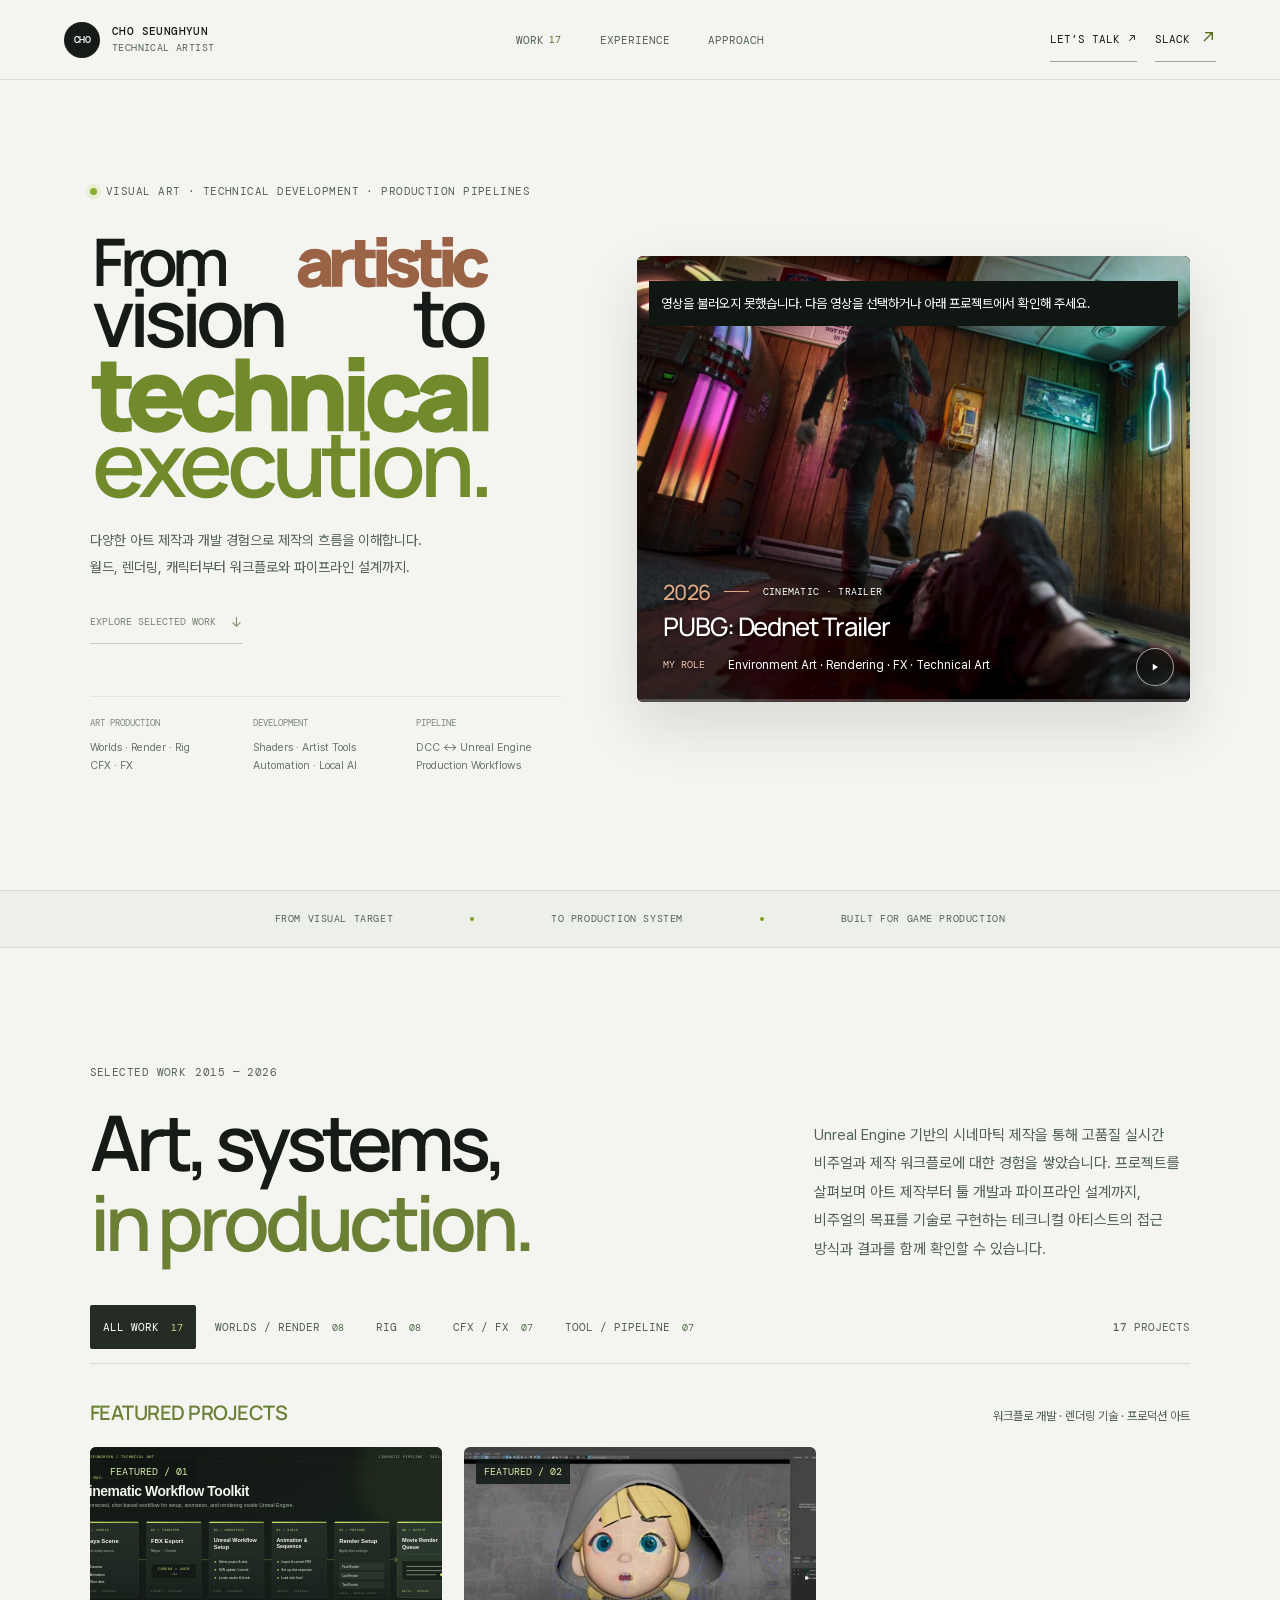
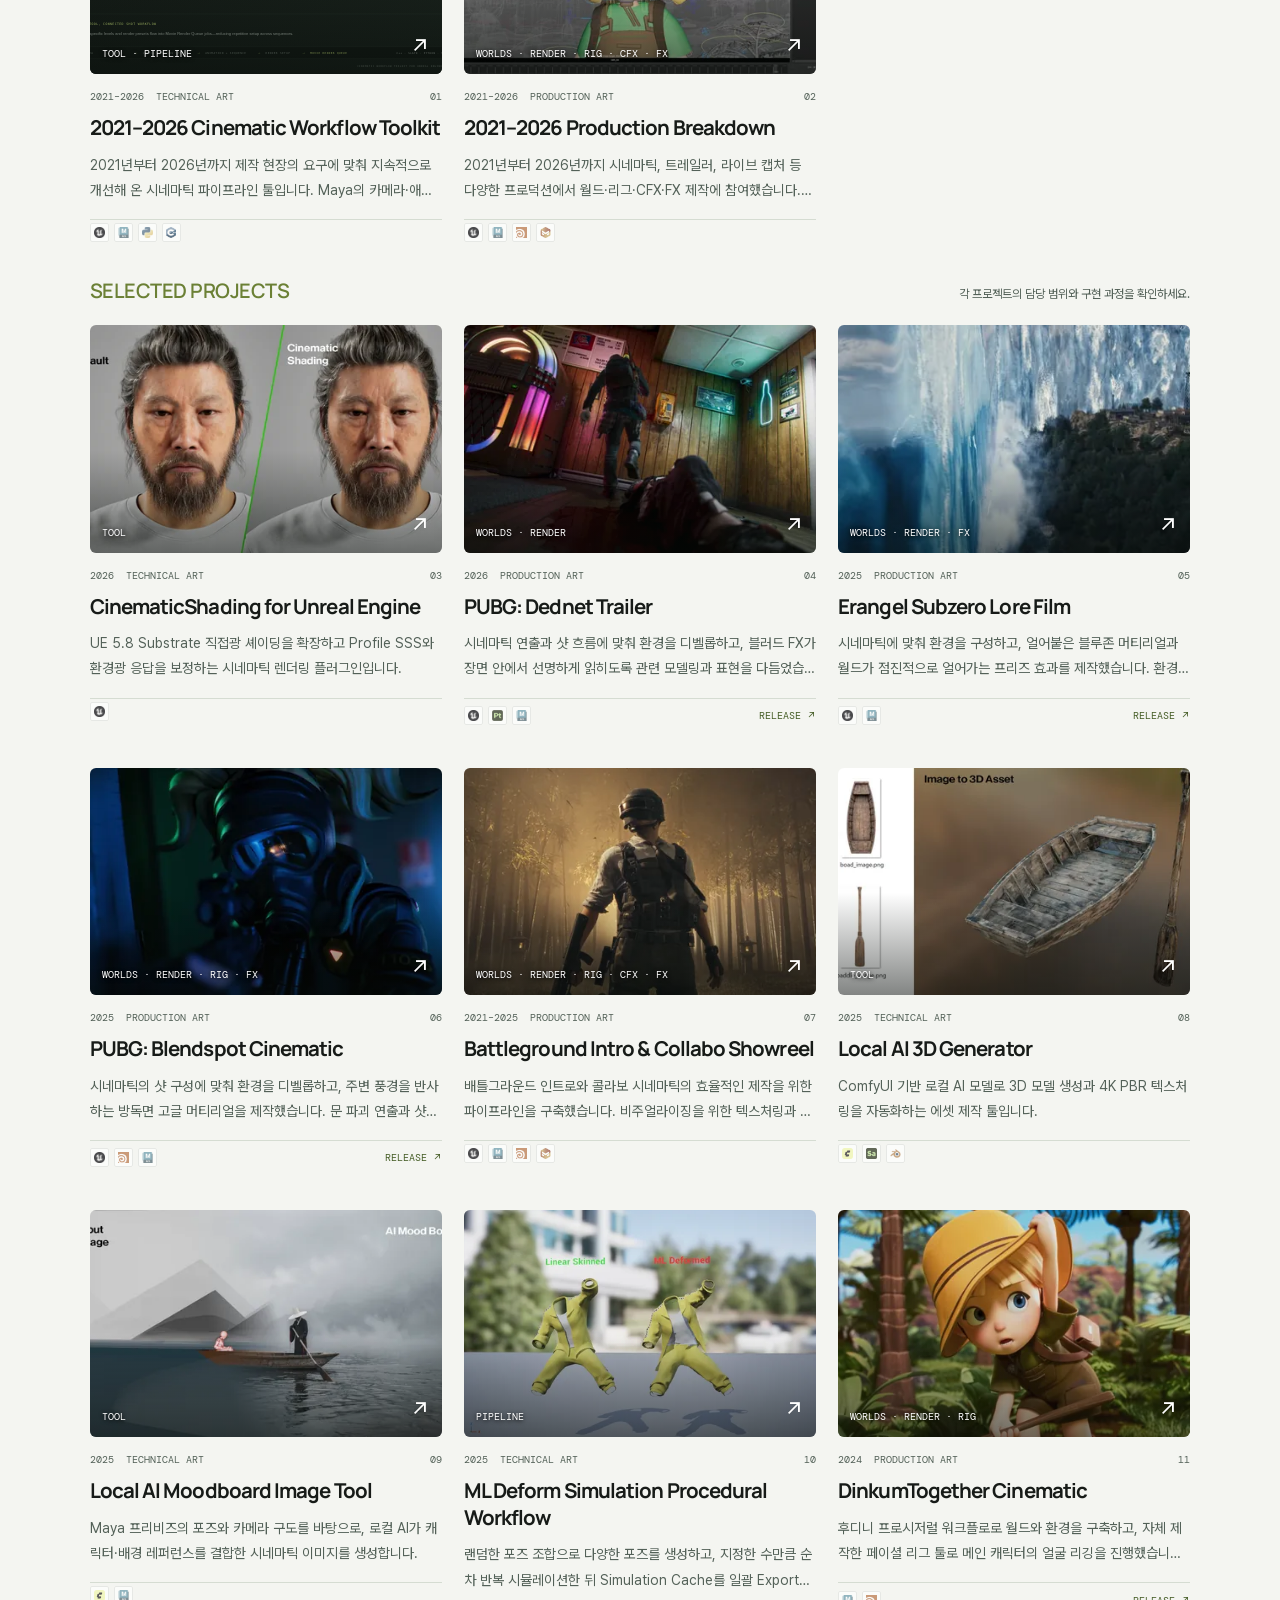
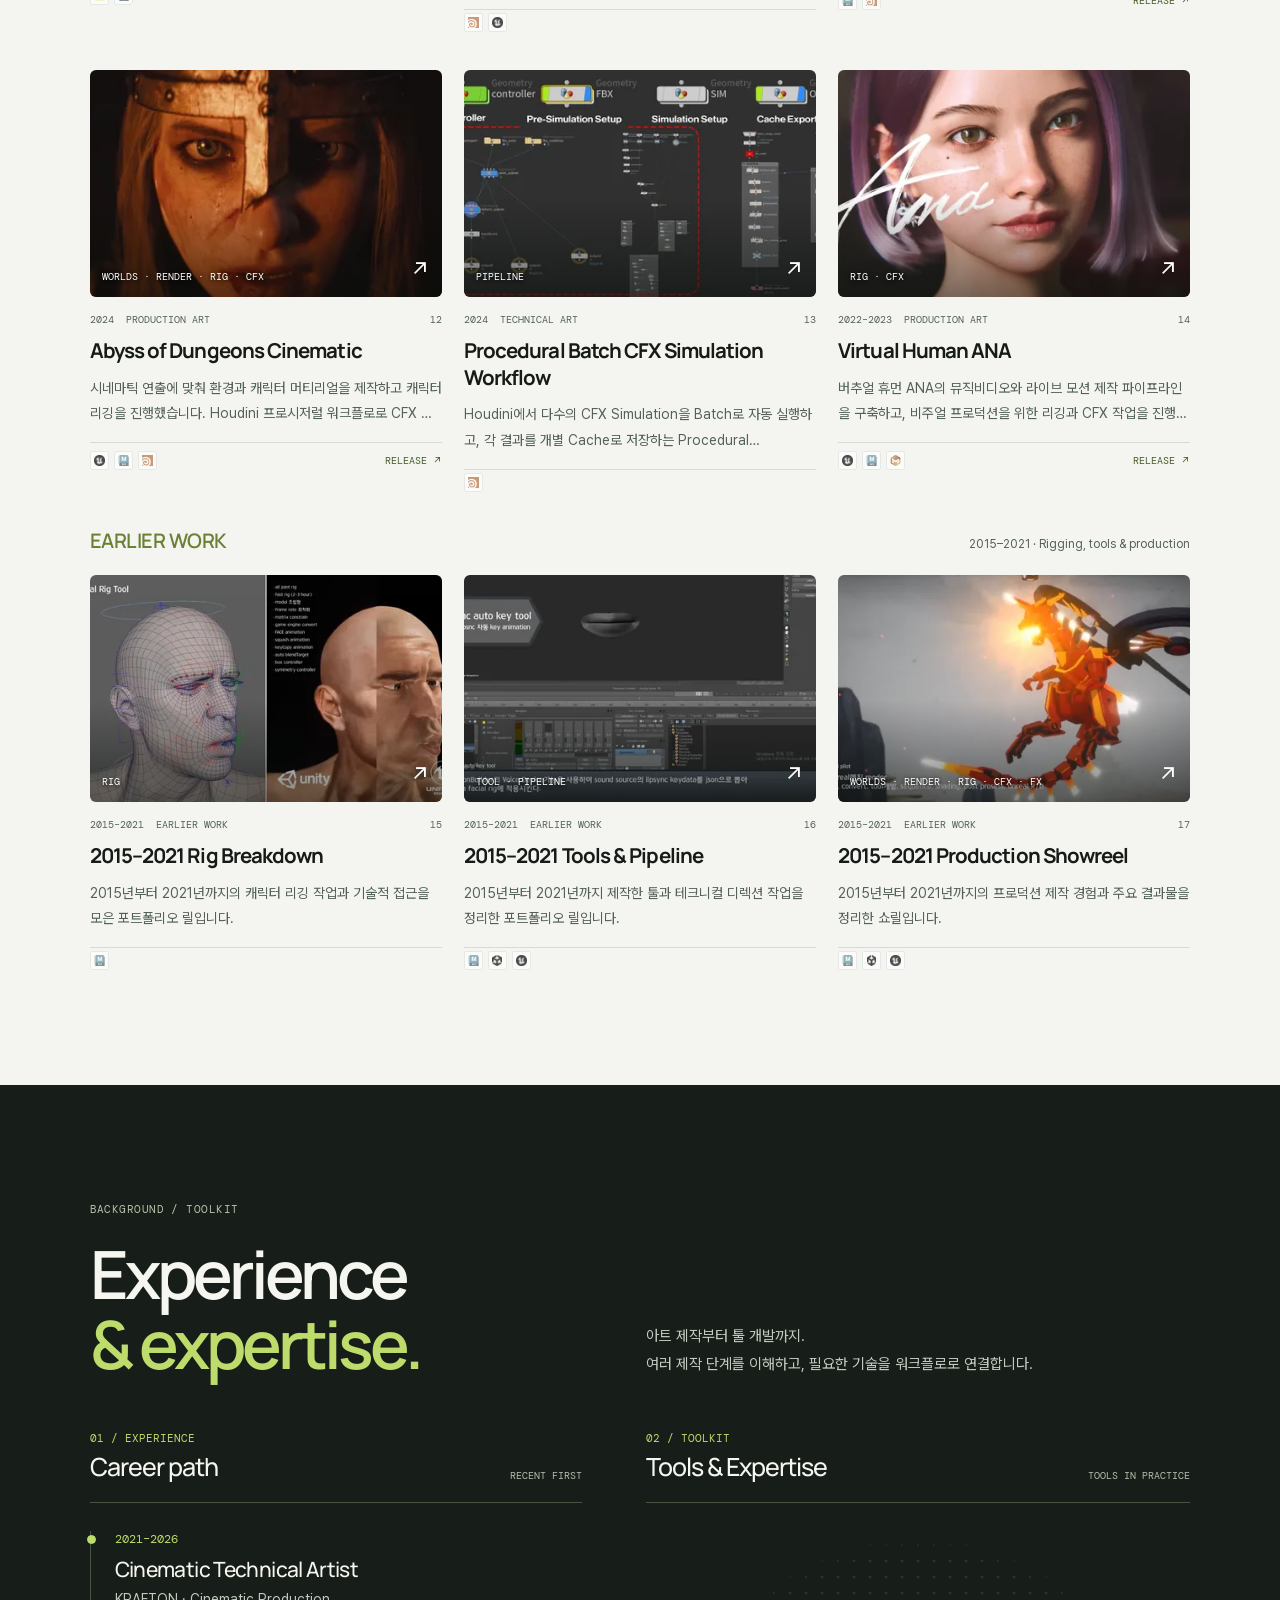
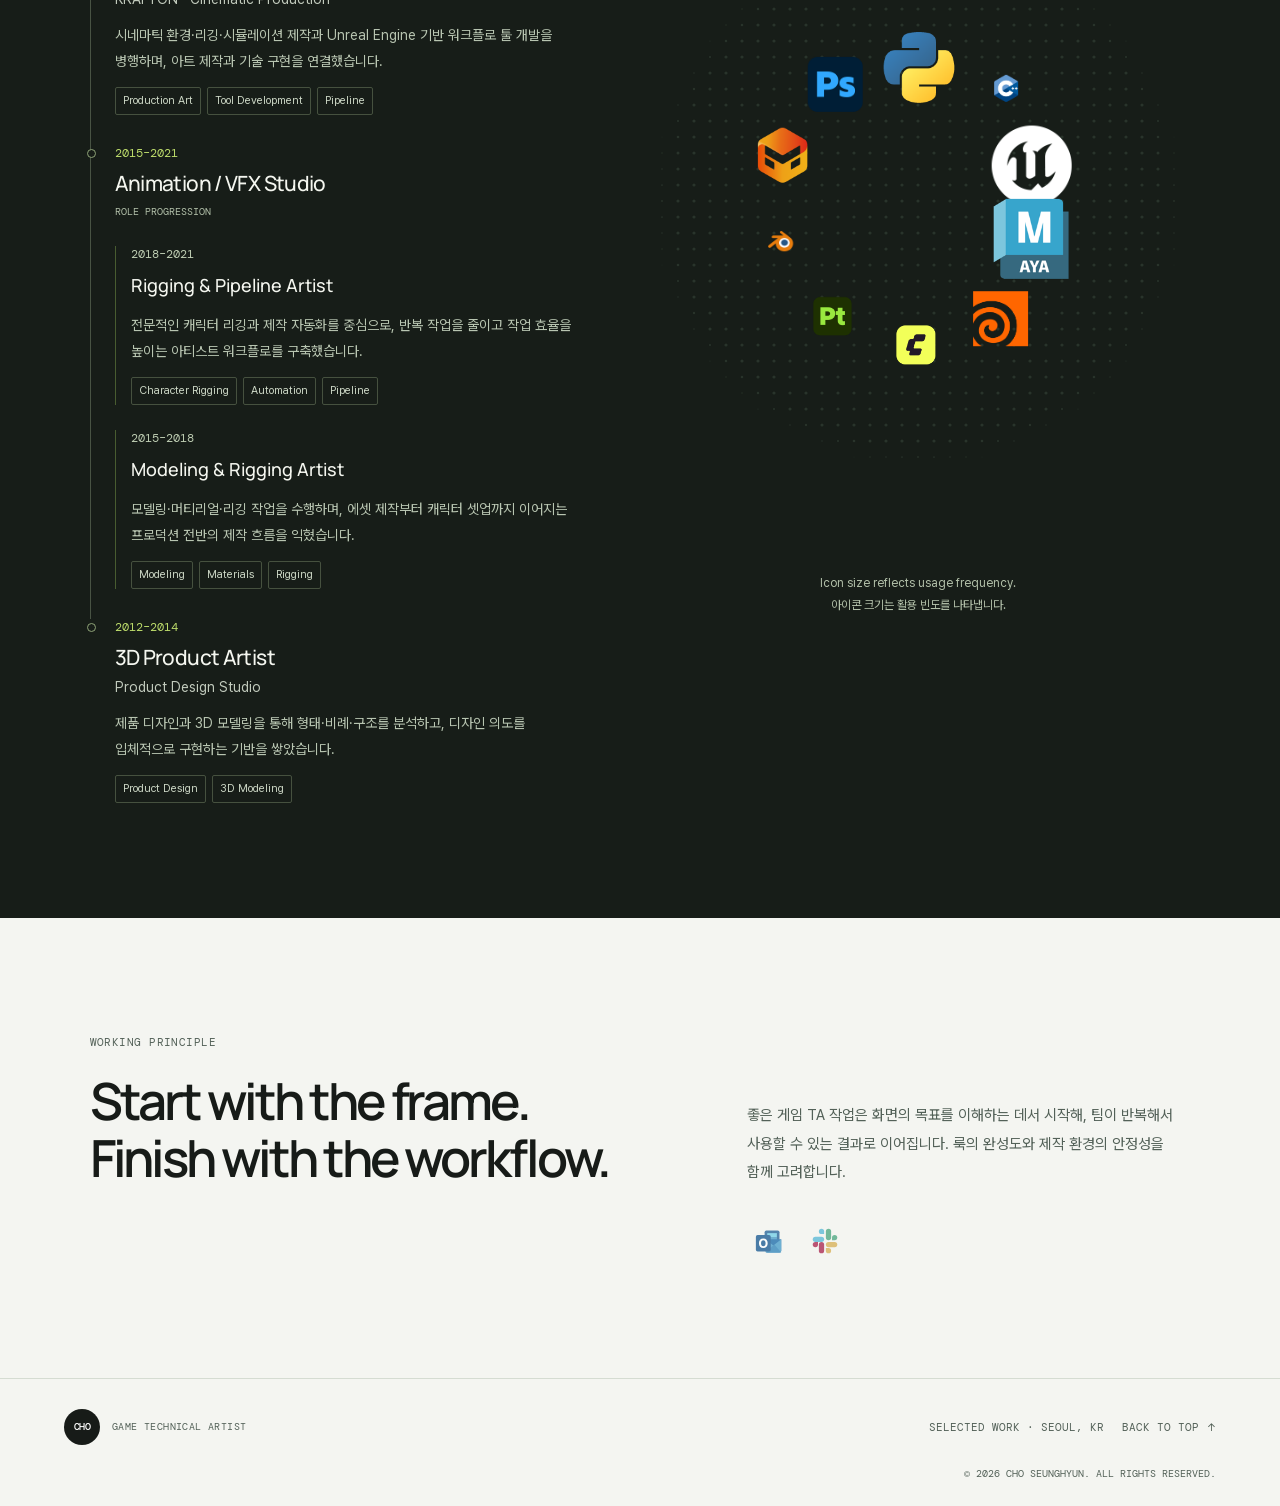
==== index.html @ 1f257947 "Publish complete Technical Artist portfolio package" ====
<!doctype html>
<html lang="ko"><head><meta charset="utf-8"><meta name="viewport" content="width=device-width,initial-scale=1"><title>Cho SeungHyun · Technical Artist</title><meta http-equiv="refresh" content="0;url=./next-concept/"><script>location.replace(new URL("./next-concept/" + location.search + location.hash, location.href));</script></head><body><a href="./next-concept/">Open portfolio</a></body></html>
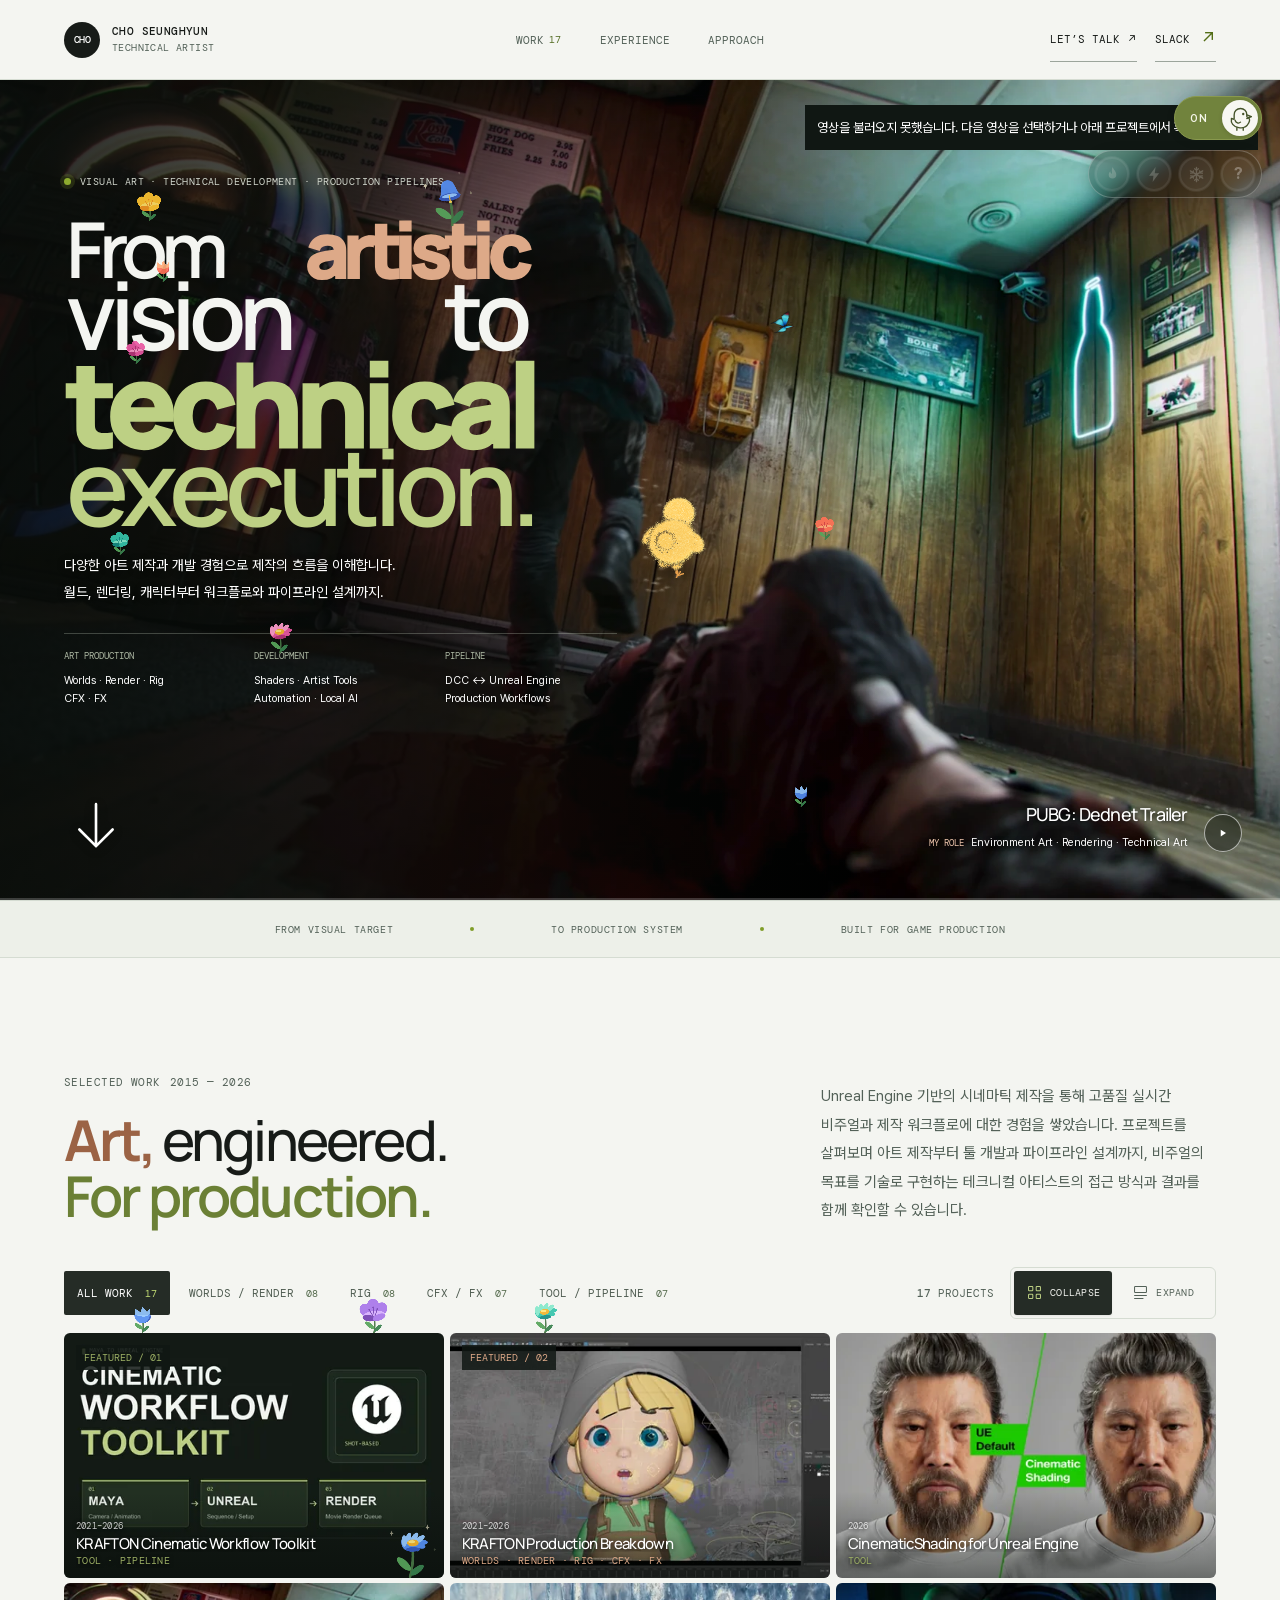
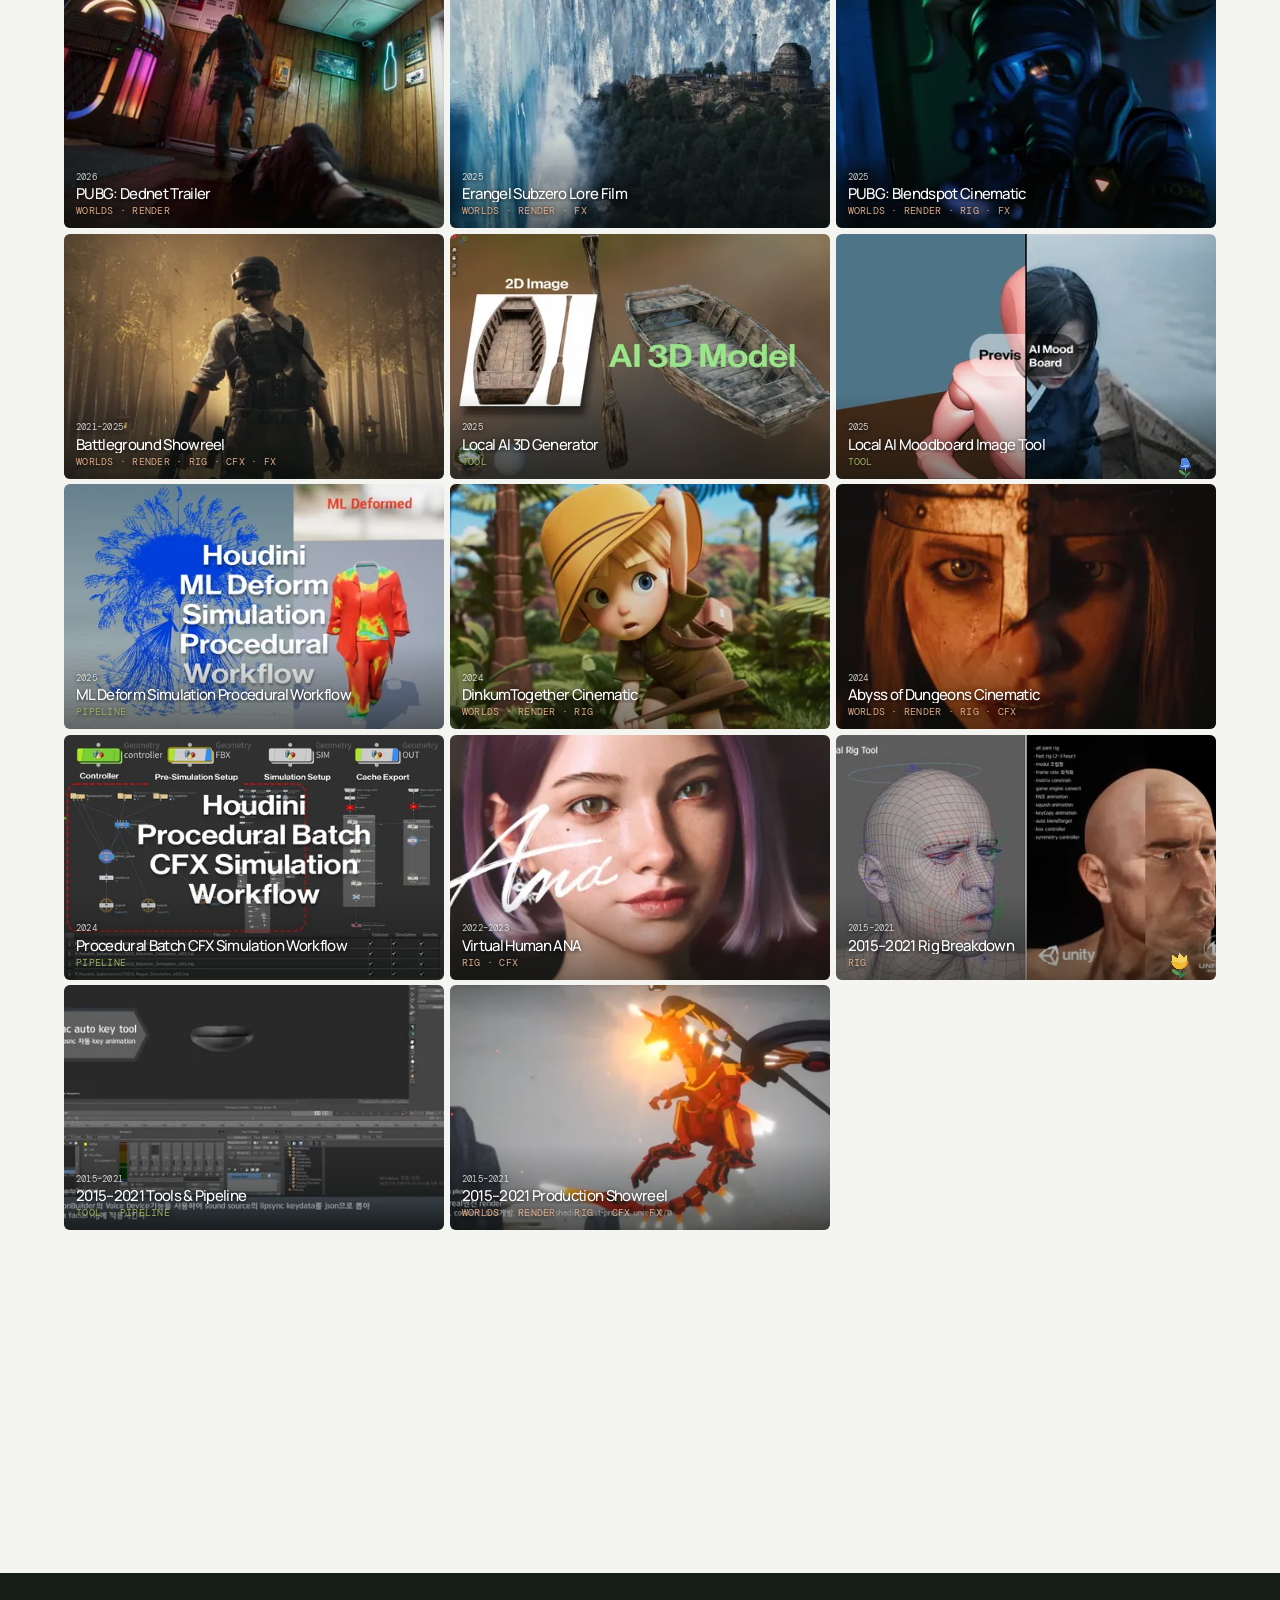
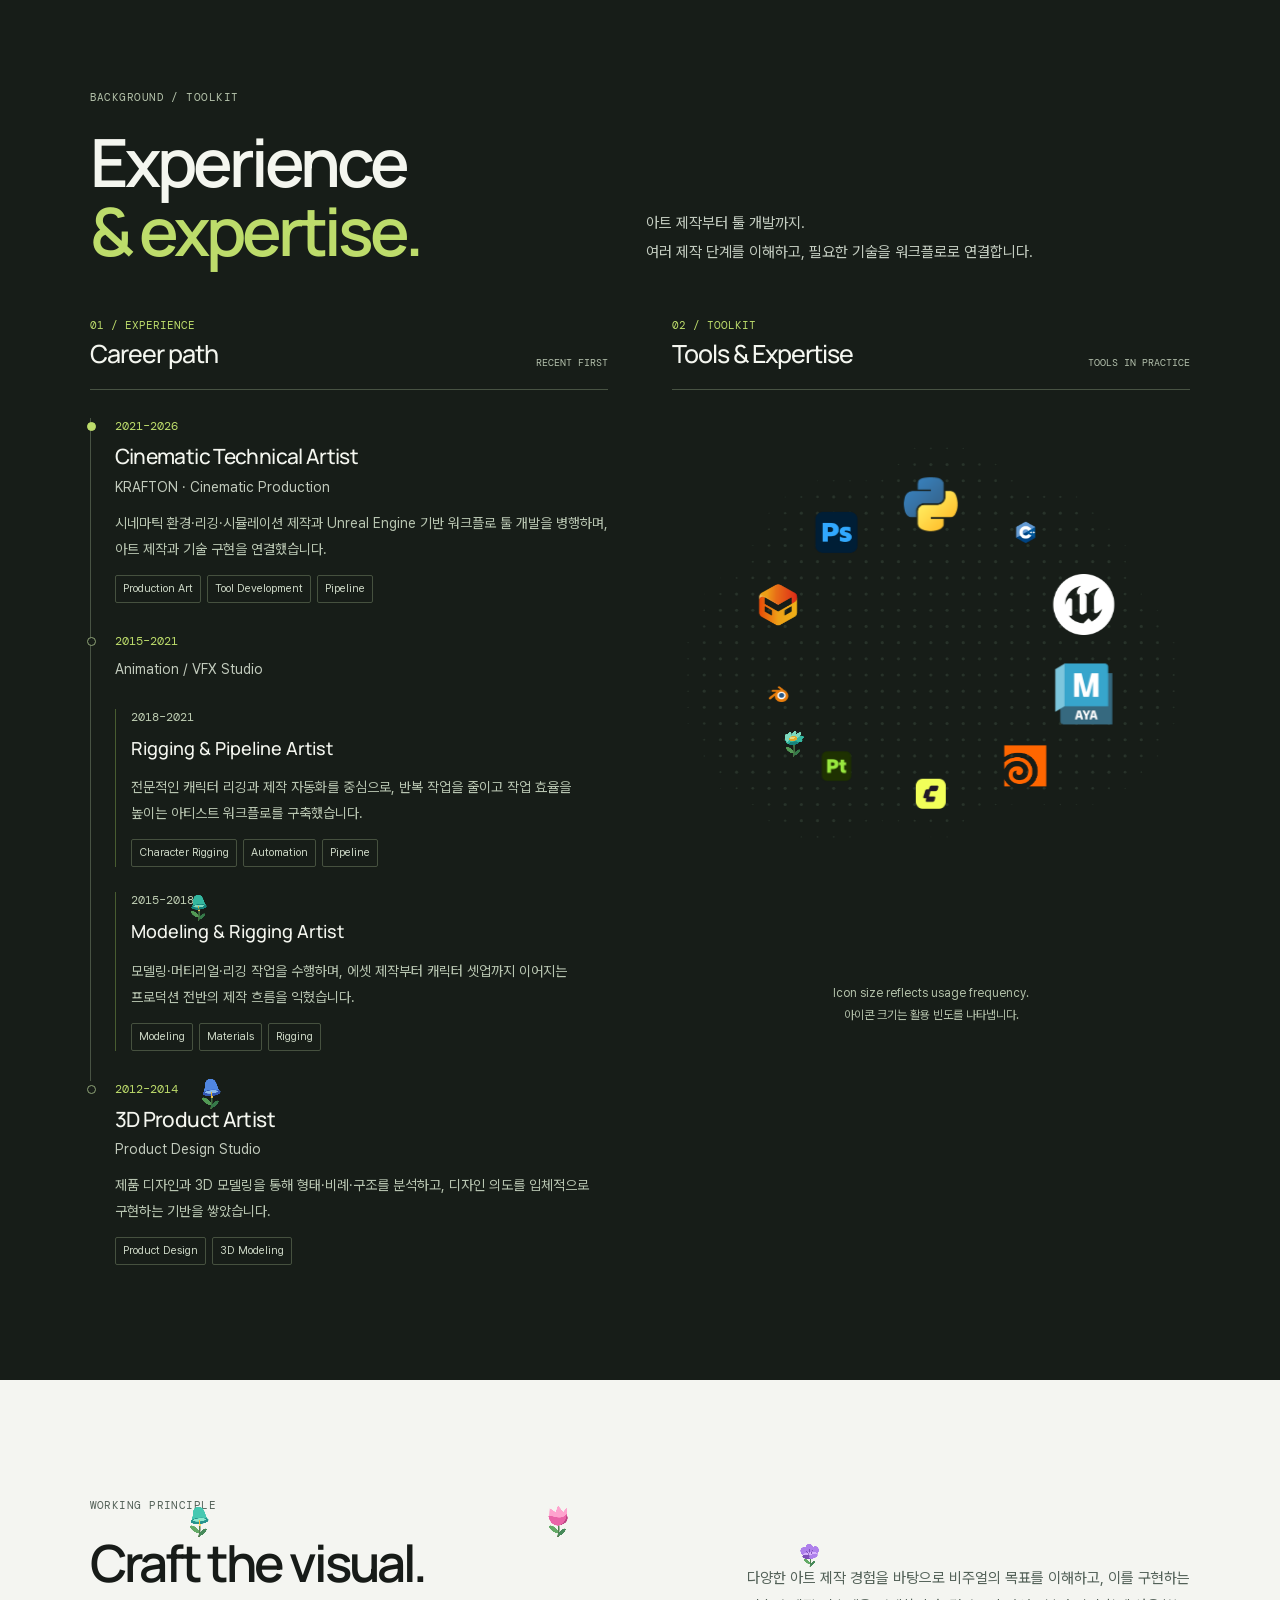
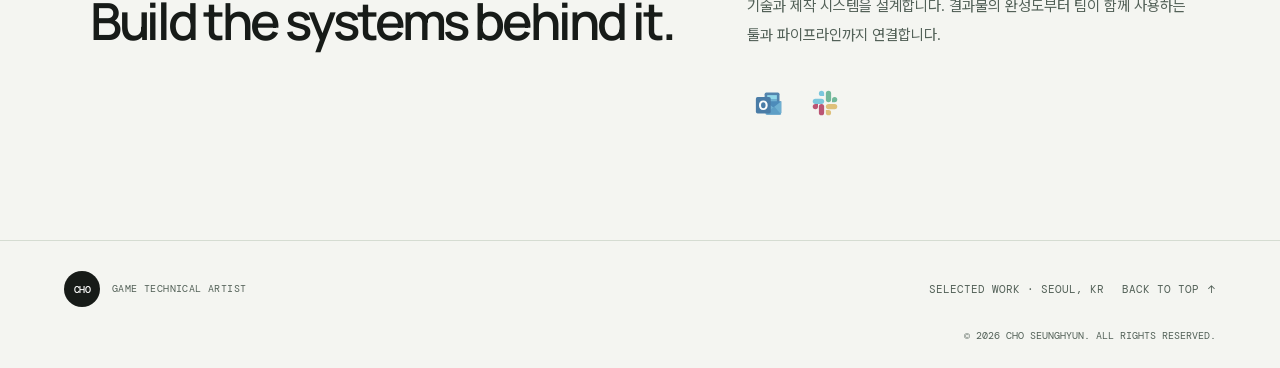
==== commit f511471f: "Update portfolio with developed elemental effects and cleaned deployment package" ====
--- a/index.html
+++ b/index.html
@@ -1,2 +1,12 @@
 <!doctype html>
-<html lang="ko"><head><meta charset="utf-8"><meta name="viewport" content="width=device-width,initial-scale=1"><title>Cho SeungHyun · Technical Artist</title><meta http-equiv="refresh" content="0;url=./next-concept/"><script>location.replace(new URL("./next-concept/" + location.search + location.hash, location.href));</script></head><body><a href="./next-concept/">Open portfolio</a></body></html>
+<html lang="ko">
+<head>
+<meta charset="utf-8" />
+<meta name="viewport" content="width=device-width, initial-scale=1" />
+<title>Cho SeungHyun — Technical Artist</title>
+<meta http-equiv="refresh" content="0; url=./next-concept/" />
+<link rel="canonical" href="./next-concept/" />
+<script>location.replace('./next-concept/' + location.search + location.hash);</script>
+</head>
+<body><p><a href="./next-concept/">Cho SeungHyun — Technical Artist 포트폴리오로 이동</a></p></body>
+</html>
